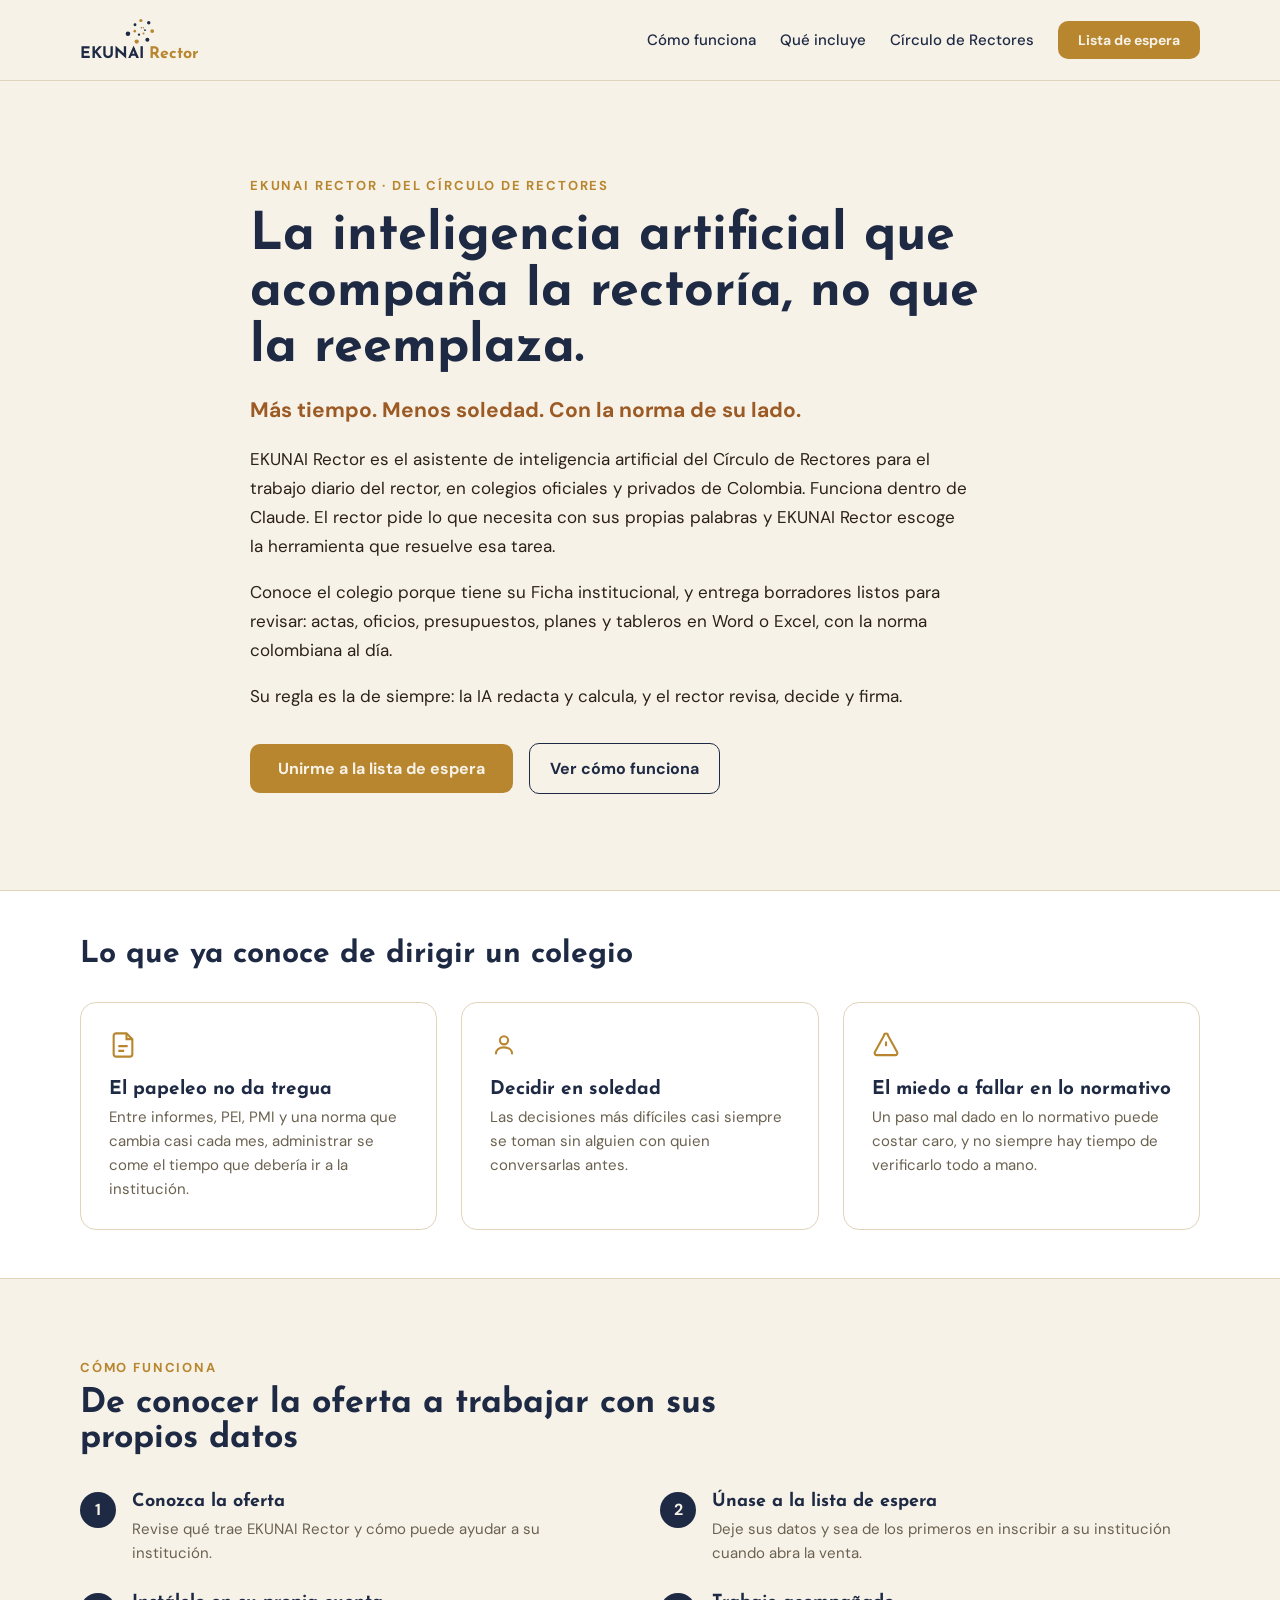
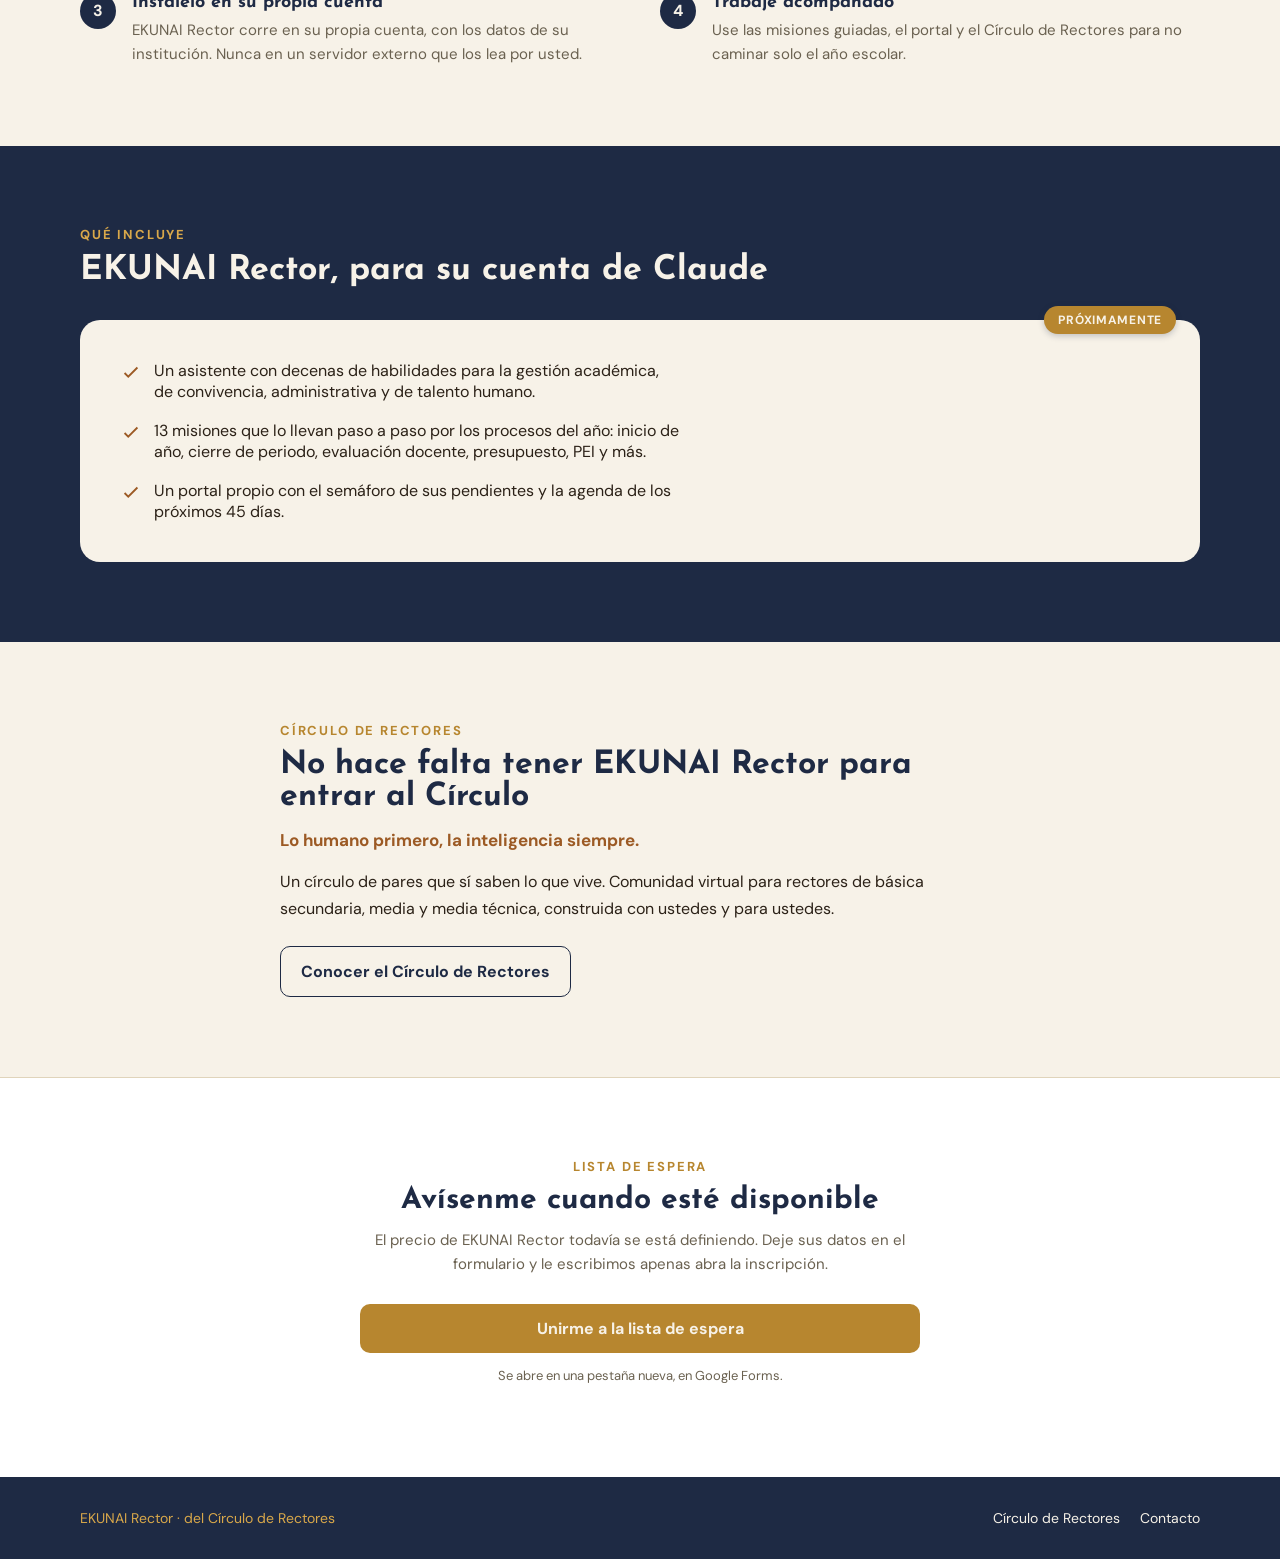
==== index.html @ af9c7ac1 "Add files via upload" ====
<!DOCTYPE html>
<html lang="es">
<head>
<meta charset="utf-8">
<meta name="viewport" content="width=device-width,initial-scale=1">
<title>EKUNAI Rector · del Círculo de Rectores</title>
<meta name="description" content="EKUNAI Rector es el asistente de inteligencia artificial del Círculo de Rectores para el trabajo diario del rector en colegios oficiales y privados de Colombia.">
<meta property="og:title" content="EKUNAI Rector · del Círculo de Rectores">
<meta property="og:description" content="Más tiempo. Menos soledad. Con la norma de su lado.">
<meta property="og:type" content="website">
<link rel="icon" href="favicon.svg" type="image/svg+xml">
<link rel="preconnect" href="https://fonts.googleapis.com">
<link rel="stylesheet" href="https://fonts.googleapis.com/css2?family=DM+Sans:wght@400;500;700&family=Josefin+Sans:wght@600;700&display=swap">
<style>
  html{scroll-behavior:smooth}
  body{margin:0;font-family:"DM Sans",system-ui,sans-serif;background:#F7F2E8;color:#1E2A44;}
  h1,h2,h3{font-family:"Josefin Sans","DM Sans",system-ui,sans-serif;margin:0;}
  a{color:#9C5A24;text-decoration:none;}
  a:hover{color:#B7862F;}
  .container{max-width:1120px;margin:0 auto;padding-inline:clamp(20px,5vw,64px);}
  .btn-primary{display:inline-flex;align-items:center;justify-content:center;background:#B7862F;color:#F7F2E8;font-weight:700;font-size:16px;padding:14px 28px;border-radius:10px;border:none;cursor:pointer;white-space:nowrap;}
  .btn-primary:hover{background:#9C5A24;color:#F7F2E8;}
  .btn-ghost{display:inline-flex;align-items:center;justify-content:center;background:transparent;color:#1E2A44;font-weight:700;font-size:16px;padding:14px 20px;border-radius:10px;border:1.5px solid #1E2A44;cursor:pointer;white-space:nowrap;font-family:inherit;}
  .btn-ghost:hover{background:#1E2A44;color:#F7F2E8;}
  .card{background:#FFFFFF;border:1px solid #E0D4BB;border-radius:16px;padding:28px;}
  .eyebrow{font-size:13px;letter-spacing:.14em;text-transform:uppercase;color:#B7862F;font-weight:700;margin:0;}
  .grid-3{display:grid;grid-template-columns:repeat(3,minmax(0,1fr));gap:24px;}
  .grid-2{display:grid;grid-template-columns:repeat(2,minmax(0,1fr));gap:24px;}
  .row-wrap{display:flex;flex-wrap:wrap;align-items:center;gap:16px;}
  .step{display:flex;gap:16px;}
  .num{width:36px;height:36px;border-radius:50%;background:#1E2A44;color:#F7F2E8;display:flex;align-items:center;justify-content:center;font-weight:700;flex:none;}
  .step h3{font-size:18px;color:#1E2A44;}
  .step p,.card p.t{font-size:15px;line-height:1.6;color:#6A6150;margin:6px 0 0;}
  nav a{font-size:15px;font-weight:500;color:#1E2A44;}
  [hidden]{display:none!important}
  @media (max-width:800px){
    .grid-3,.grid-2{grid-template-columns:1fr;}
    nav .hide-sm{display:none;}
  }
</style>
</head>
<body>

<header style="border-bottom:1px solid #E0D4BB;background:#F7F2E8;">
  <div class="container" style="display:flex;align-items:center;justify-content:space-between;gap:16px;padding-block:18px;">
    <a href="#" style="display:flex;flex-direction:column;align-items:center;gap:2px;color:#1E2A44;">
      <svg width="30" height="26" viewBox="0 18 110 96" aria-hidden="true">
        <circle cx="60" cy="54" r="2.2" fill="#1E2A44"/><circle cx="67.64" cy="53.81" r="2.72" fill="#B7862F"/><circle cx="73.37" cy="62.84" r="3.23" fill="#1E2A44"/><circle cx="67.94" cy="75.59" r="3.75" fill="#B7862F"/><circle cx="51.32" cy="79.49" r="4.27" fill="#1E2A44"/><circle cx="35.69" cy="66.51" r="4.78" fill="#B7862F"/><circle cx="36.54" cy="42.95" r="5.3" fill="#1E2A44"/><circle cx="58.28" cy="27.21" r="5.82" fill="#B7862F"/><circle cx="87.25" cy="35.47" r="6.33" fill="#1E2A44"/><circle cx="100" cy="66.34" r="6.85" fill="#B7862F"/><circle cx="82.17" cy="98.39" r="7.37" fill="#1E2A44"/><circle cx="42.74" cy="104.97" r="7.88" fill="#B7862F"/><circle cx="10.55" cy="76.07" r="8.4" fill="#1E2A44"/>
      </svg>
      <span style="font-family:'Josefin Sans',sans-serif;font-weight:700;font-size:16px;line-height:1;">EKUNAI <span style="color:#B7862F;">Rector</span></span>
    </a>
    <nav style="display:flex;align-items:center;gap:24px;flex-wrap:wrap;">
      <a href="#como-funciona" class="hide-sm">Cómo funciona</a>
      <a href="#que-incluye" class="hide-sm">Qué incluye</a>
      <a href="#circulo" class="hide-sm">Círculo de Rectores</a>
      <a href="#lista-de-espera" class="btn-primary" style="padding:10px 20px;font-size:14px;">Lista de espera</a>
    </nav>
  </div>
</header>

<main>
  <section style="padding-block:clamp(56px,8vw,96px);">
    <div class="container" style="max-width:780px;">
      <p class="eyebrow" style="margin-bottom:14px;">EKUNAI Rector · del Círculo de Rectores</p>
      <h1 style="font-size:clamp(34px,5vw,52px);line-height:1.08;">La inteligencia artificial que acompaña la rectoría, no que la reemplaza.</h1>
      <p style="font-size:clamp(18px,2vw,21px);font-weight:700;color:#9C5A24;margin-top:20px;">Más tiempo. Menos soledad. Con la norma de su lado.</p>
      <p style="font-size:17px;line-height:1.7;color:#2B2117;margin-top:16px;max-width:60ch;">EKUNAI Rector es el asistente de inteligencia artificial del Círculo de Rectores para el trabajo diario del rector, en colegios oficiales y privados de Colombia. Funciona dentro de Claude. El rector pide lo que necesita con sus propias palabras y EKUNAI Rector escoge la herramienta que resuelve esa tarea.</p>
      <p style="font-size:17px;line-height:1.7;color:#2B2117;margin-top:12px;max-width:60ch;">Conoce el colegio porque tiene su Ficha institucional, y entrega borradores listos para revisar: actas, oficios, presupuestos, planes y tableros en Word o Excel, con la norma colombiana al día.</p>
      <p style="font-size:17px;line-height:1.7;color:#2B2117;margin-top:12px;max-width:60ch;">Su regla es la de siempre: la IA redacta y calcula, y el rector revisa, decide y firma.</p>
      <div class="row-wrap" style="margin-top:32px;">
        <a href="#lista-de-espera" class="btn-primary">Unirme a la lista de espera</a>
        <a href="#como-funciona" class="btn-ghost">Ver cómo funciona</a>
      </div>
    </div>
  </section>

  <section style="padding-block:48px;background:#FFFFFF;border-top:1px solid #E0D4BB;border-bottom:1px solid #E0D4BB;">
    <div class="container">
      <h2 style="font-size:clamp(24px,3vw,30px);max-width:36ch;">Lo que ya conoce de dirigir un colegio</h2>
      <div class="grid-3" style="margin-top:32px;">
        <div class="card">
          <svg width="28" height="28" viewBox="0 0 24 24" fill="none" stroke="#B7862F" stroke-width="1.8" aria-hidden="true"><path d="M6 2h9l5 5v13a2 2 0 0 1-2 2H6a2 2 0 0 1-2-2V4a2 2 0 0 1 2-2Z"/><path d="M15 2v5h5"/><path d="M8 13h8M8 17h5"/></svg>
          <h3 style="font-size:19px;margin-top:16px;">El papeleo no da tregua</h3>
          <p class="t">Entre informes, PEI, PMI y una norma que cambia casi cada mes, administrar se come el tiempo que debería ir a la institución.</p>
        </div>
        <div class="card">
          <svg width="28" height="28" viewBox="0 0 24 24" fill="none" stroke="#B7862F" stroke-width="1.8" aria-hidden="true"><circle cx="12" cy="8" r="3.5"/><path d="M5 20c0-4 3-6 7-6s7 2 7 6"/></svg>
          <h3 style="font-size:19px;margin-top:16px;">Decidir en soledad</h3>
          <p class="t">Las decisiones más difíciles casi siempre se toman sin alguien con quien conversarlas antes.</p>
        </div>
        <div class="card">
          <svg width="28" height="28" viewBox="0 0 24 24" fill="none" stroke="#B7862F" stroke-width="1.8" aria-hidden="true"><path d="M12 9v4"/><path d="M12 17h.01"/><path d="M10.3 3.9 2.5 18a1.8 1.8 0 0 0 1.6 2.7h15.8a1.8 1.8 0 0 0 1.6-2.7L13.7 3.9a1.7 1.7 0 0 0-3.4 0Z"/></svg>
          <h3 style="font-size:19px;margin-top:16px;">El miedo a fallar en lo normativo</h3>
          <p class="t">Un paso mal dado en lo normativo puede costar caro, y no siempre hay tiempo de verificarlo todo a mano.</p>
        </div>
      </div>
    </div>
  </section>

  <section id="como-funciona" style="padding-block:clamp(56px,7vw,80px);">
    <div class="container">
      <p class="eyebrow">Cómo funciona</p>
      <h2 style="font-size:clamp(26px,3.5vw,34px);margin-top:10px;max-width:36ch;">De conocer la oferta a trabajar con sus propios datos</h2>
      <div class="grid-2" style="margin-top:36px;gap:28px 40px;">
        <div class="step"><div class="num">1</div><div><h3>Conozca la oferta</h3><p>Revise qué trae EKUNAI Rector y cómo puede ayudar a su institución.</p></div></div>
        <div class="step"><div class="num">2</div><div><h3>Únase a la lista de espera</h3><p>Deje sus datos y sea de los primeros en inscribir a su institución cuando abra la venta.</p></div></div>
        <div class="step"><div class="num">3</div><div><h3>Instálelo en su propia cuenta</h3><p>EKUNAI Rector corre en su propia cuenta, con los datos de su institución. Nunca en un servidor externo que los lea por usted.</p></div></div>
        <div class="step"><div class="num">4</div><div><h3>Trabaje acompañado</h3><p>Use las misiones guiadas, el portal y el Círculo de Rectores para no caminar solo el año escolar.</p></div></div>
      </div>
    </div>
  </section>

  <section id="que-incluye" style="padding-block:clamp(56px,7vw,80px);background:#1E2A44;">
    <div class="container">
      <p class="eyebrow" style="color:#D9A84A;">Qué incluye</p>
      <h2 style="font-size:clamp(26px,3.5vw,34px);color:#F7F2E8;margin-top:10px;max-width:40ch;">EKUNAI Rector, para su cuenta de Claude</h2>
      <div style="margin-top:32px;background:#F7F2E8;border-radius:20px;padding:clamp(24px,4vw,40px);position:relative;">
        <span style="position:absolute;top:-14px;right:24px;background:#B7862F;color:#F7F2E8;font-size:12px;font-weight:700;letter-spacing:.06em;text-transform:uppercase;padding:6px 14px;border-radius:999px;box-shadow:0 2px 6px rgba(30,42,68,.25);">Próximamente</span>
        <ul style="list-style:none;margin:0;padding:0;display:flex;flex-direction:column;gap:18px;max-width:560px;">
          <li style="display:flex;gap:12px;"><svg width="22" height="22" viewBox="0 0 24 24" fill="none" stroke="#9C5A24" stroke-width="2" aria-hidden="true" style="flex:none;margin-top:2px;"><path d="M5 12l4 4 10-10"/></svg><span style="font-size:16px;color:#2B2117;">Un asistente con decenas de habilidades para la gestión académica, de convivencia, administrativa y de talento humano.</span></li>
          <li style="display:flex;gap:12px;"><svg width="22" height="22" viewBox="0 0 24 24" fill="none" stroke="#9C5A24" stroke-width="2" aria-hidden="true" style="flex:none;margin-top:2px;"><path d="M5 12l4 4 10-10"/></svg><span style="font-size:16px;color:#2B2117;">13 misiones que lo llevan paso a paso por los procesos del año: inicio de año, cierre de periodo, evaluación docente, presupuesto, PEI y más.</span></li>
          <li style="display:flex;gap:12px;"><svg width="22" height="22" viewBox="0 0 24 24" fill="none" stroke="#9C5A24" stroke-width="2" aria-hidden="true" style="flex:none;margin-top:2px;"><path d="M5 12l4 4 10-10"/></svg><span style="font-size:16px;color:#2B2117;">Un portal propio con el semáforo de sus pendientes y la agenda de los próximos 45 días.</span></li>
        </ul>
      </div>
    </div>
  </section>

  <section id="circulo" style="padding-block:clamp(56px,7vw,80px);">
    <div class="container" style="max-width:720px;">
      <p class="eyebrow">Círculo de Rectores</p>
      <h2 style="font-size:clamp(26px,3.5vw,32px);margin-top:10px;">No hace falta tener EKUNAI Rector para entrar al Círculo</h2>
      <p style="font-size:17px;font-weight:700;color:#9C5A24;margin-top:16px;">Lo humano primero, la inteligencia siempre.</p>
      <p style="font-size:16px;line-height:1.7;color:#2B2117;margin-top:10px;">Un círculo de pares que sí saben lo que vive. Comunidad virtual para rectores de básica secundaria, media y media técnica, construida con ustedes y para ustedes.</p>
      <div class="card" id="circulo-mas" style="margin-top:20px;" hidden>
        <h3 style="font-size:17px;">Qué encontrará aquí</h3>
        <ul style="list-style:none;margin:16px 0 0;padding:0;display:flex;flex-direction:column;gap:14px;">
          <li style="display:flex;gap:10px;font-size:15px;line-height:1.6;color:#2B2117;"><span aria-hidden="true">🤝</span><span><strong>Comunidad:</strong> espacios para compartir herramientas, aprendizajes, triunfos y oportunidades, y cada quince días por Google Meet, <em>El Círculo de la Palabra</em>, para conversar sobre casos reales y aprender de otros rectores.</span></li>
          <li style="display:flex;gap:10px;font-size:15px;line-height:1.6;color:#2B2117;"><span aria-hidden="true">🤖</span><span><strong>IA:</strong> herramientas y prompts prácticos para ahorrar tiempo en las tareas del rector.</span></li>
          <li style="display:flex;gap:10px;font-size:15px;line-height:1.6;color:#2B2117;"><span aria-hidden="true">🌱</span><span><strong>Crecimiento personal:</strong> cursos y meditaciones para su bienestar.</span></li>
          <li style="display:flex;gap:10px;font-size:15px;line-height:1.6;color:#2B2117;"><span aria-hidden="true">📡</span><span><strong>Radar Normativo:</strong> cada mes, qué cambió en la norma y qué le toca hacer.</span></li>
        </ul>
        <p style="font-size:15px;line-height:1.7;color:#2B2117;margin-top:18px;">Si usted tiene algo que aprender o algo que enseñar, en el Círculo de Rectores debe estar.</p>
        <p style="font-size:16px;font-weight:700;color:#9C5A24;margin-top:14px;">Más tiempo. Menos soledad. Con la norma de su lado.</p>
      </div>
      <div style="margin-top:24px;">
        <button type="button" class="btn-ghost" id="btn-circulo" aria-expanded="false" aria-controls="circulo-mas">Conocer el Círculo de Rectores</button>
      </div>
    </div>
  </section>

  <section id="lista-de-espera" style="padding-block:clamp(56px,7vw,80px);background:#FFFFFF;border-top:1px solid #E0D4BB;">
    <div class="container" style="max-width:560px;text-align:center;">
      <p class="eyebrow">Lista de espera</p>
      <h2 style="font-size:clamp(24px,3vw,30px);margin-top:10px;">Avísenme cuando esté disponible</h2>
      <p style="font-size:15px;line-height:1.6;color:#6A6150;margin-top:12px;">El precio de EKUNAI Rector todavía se está definiendo. Deje sus datos en el formulario y le escribimos apenas abra la inscripción.</p>
      <div style="margin-top:28px;">
        <a href="https://forms.gle/yaaPmiaPyaHEMcxG9" target="_blank" rel="noopener" class="btn-primary" style="width:100%;box-sizing:border-box;">Unirme a la lista de espera</a>
      </div>
      <p style="font-size:13px;color:#6A6150;margin-top:14px;">Se abre en una pestaña nueva, en Google Forms.</p>
    </div>
  </section>
</main>

<footer style="padding-block:32px;background:#1E2A44;">
  <div class="container" style="display:flex;flex-wrap:wrap;align-items:center;justify-content:space-between;gap:16px;">
    <p style="font-size:14px;color:#D9A84A;margin:0;">EKUNAI Rector · del Círculo de Rectores</p>
    <div style="display:flex;gap:20px;">
      <a href="#circulo" style="font-size:14px;color:#F7F2E8;">Círculo de Rectores</a>
      <a href="mailto:papajosemental@gmail.com" style="font-size:14px;color:#F7F2E8;">Contacto</a>
    </div>
  </div>
</footer>

<script>
  const b=document.getElementById('btn-circulo'), m=document.getElementById('circulo-mas');
  b.addEventListener('click',()=>{const abrir=m.hidden;m.hidden=!abrir;b.setAttribute('aria-expanded',String(abrir));b.textContent=abrir?'Ver menos':'Conocer el Círculo de Rectores';});
</script>
</body>
</html>
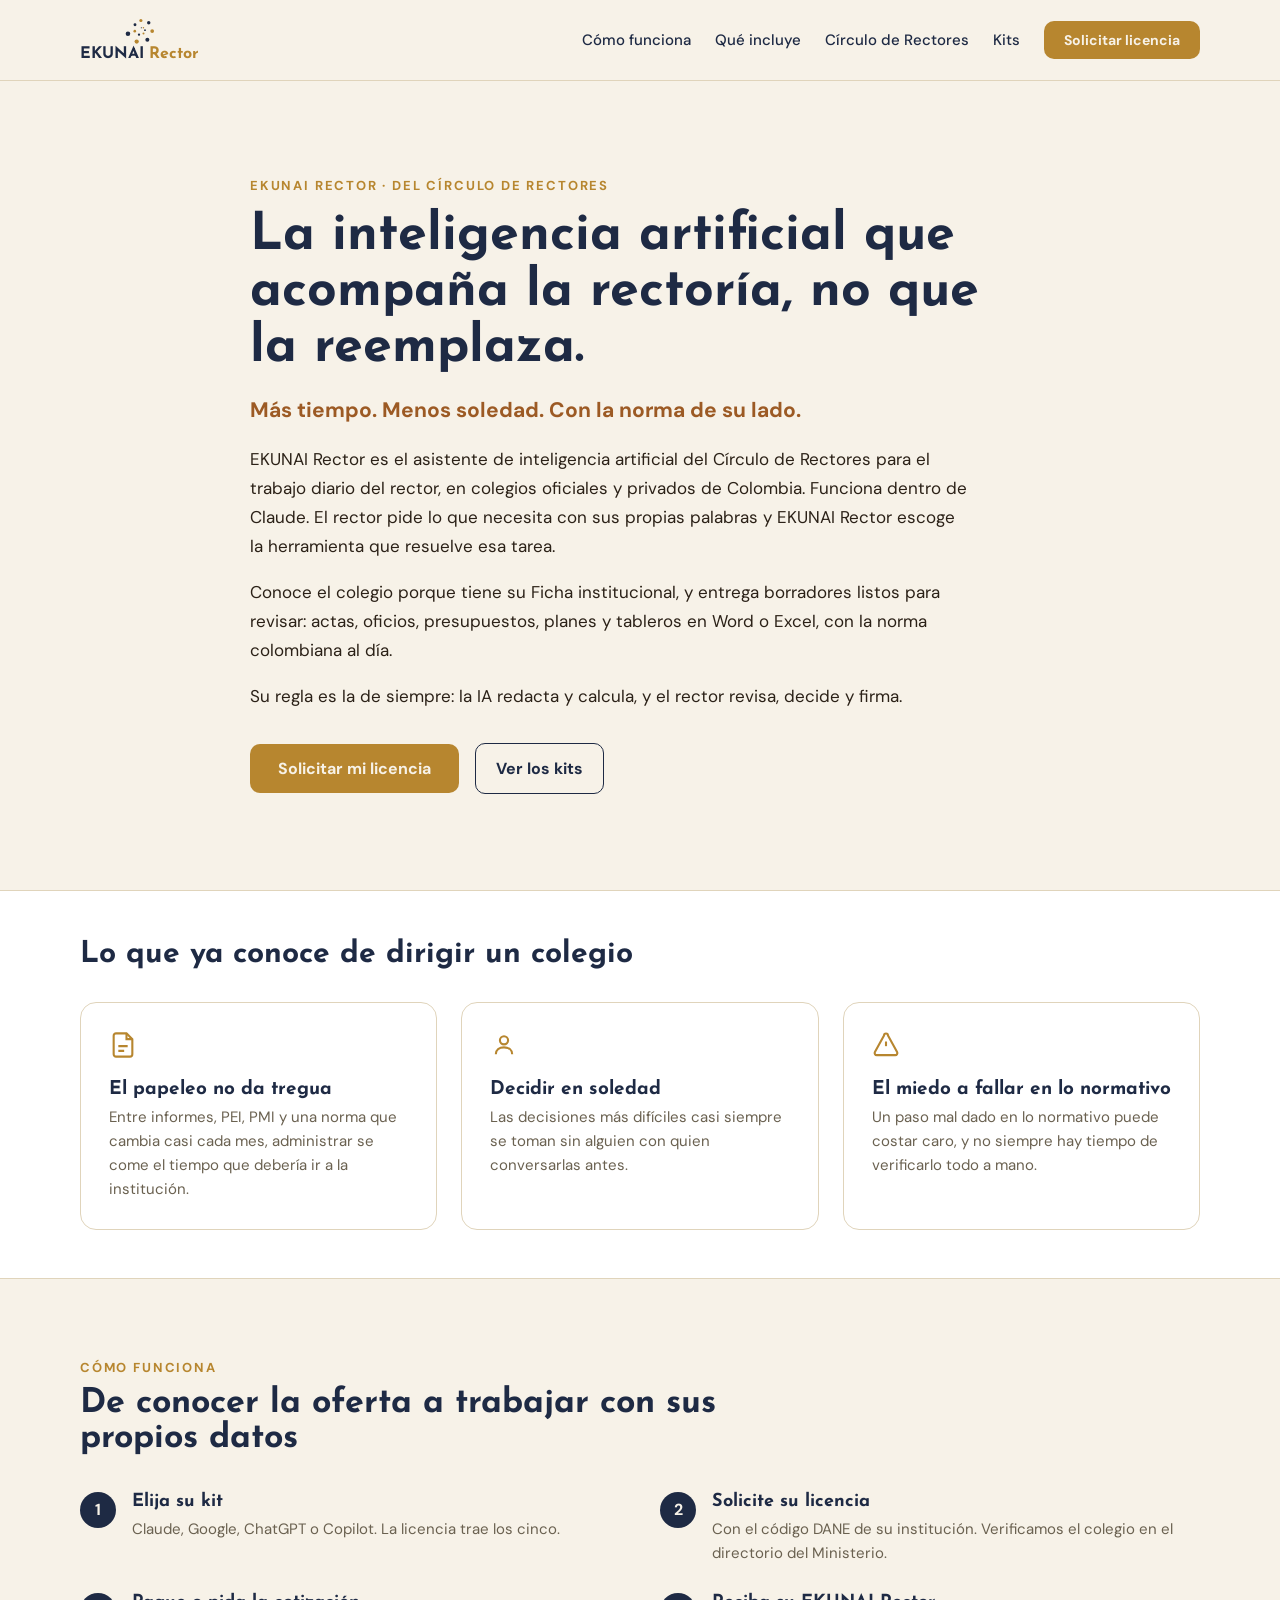
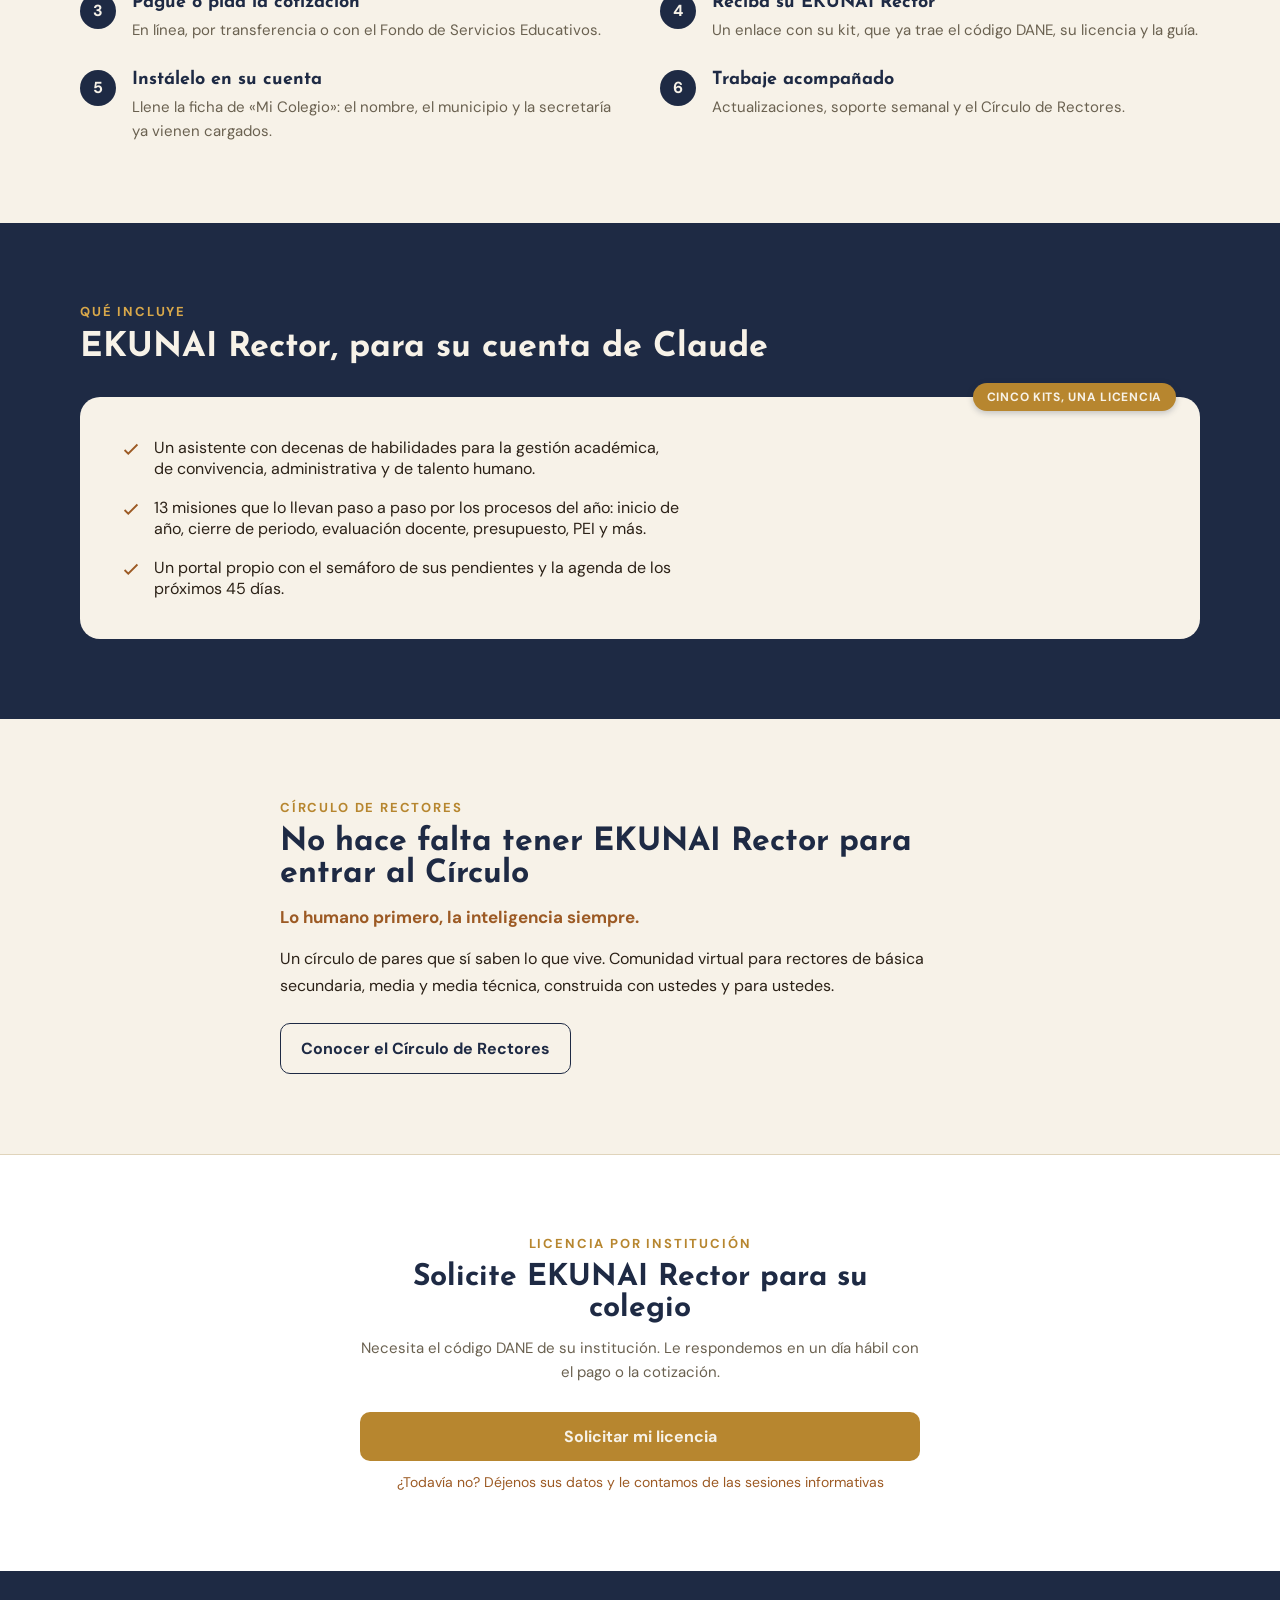
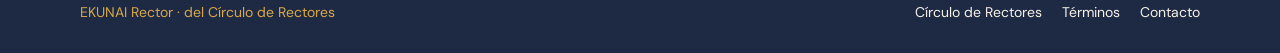
==== commit 3e318581: "Tienda y centro de entrega de EKUNAI Rector Kits, solicitud de licencia con validación del código DA" ====
--- a/index.html
+++ b/index.html
@@ -53,7 +53,8 @@
       <a href="#como-funciona" class="hide-sm">Cómo funciona</a>
       <a href="#que-incluye" class="hide-sm">Qué incluye</a>
       <a href="#circulo" class="hide-sm">Círculo de Rectores</a>
-      <a href="#lista-de-espera" class="btn-primary" style="padding:10px 20px;font-size:14px;">Lista de espera</a>
+      <a href="kits.html" class="hide-sm">Kits</a>
+      <a href="comprar.html" class="btn-primary" style="padding:10px 20px;font-size:14px;">Solicitar licencia</a>
     </nav>
   </div>
 </header>
@@ -68,8 +69,8 @@
       <p style="font-size:17px;line-height:1.7;color:#2B2117;margin-top:12px;max-width:60ch;">Conoce el colegio porque tiene su Ficha institucional, y entrega borradores listos para revisar: actas, oficios, presupuestos, planes y tableros en Word o Excel, con la norma colombiana al día.</p>
       <p style="font-size:17px;line-height:1.7;color:#2B2117;margin-top:12px;max-width:60ch;">Su regla es la de siempre: la IA redacta y calcula, y el rector revisa, decide y firma.</p>
       <div class="row-wrap" style="margin-top:32px;">
-        <a href="#lista-de-espera" class="btn-primary">Unirme a la lista de espera</a>
-        <a href="#como-funciona" class="btn-ghost">Ver cómo funciona</a>
+        <a href="comprar.html" class="btn-primary">Solicitar mi licencia</a>
+        <a href="kits.html" class="btn-ghost">Ver los kits</a>
       </div>
     </div>
   </section>
@@ -102,10 +103,12 @@
       <p class="eyebrow">Cómo funciona</p>
       <h2 style="font-size:clamp(26px,3.5vw,34px);margin-top:10px;max-width:36ch;">De conocer la oferta a trabajar con sus propios datos</h2>
       <div class="grid-2" style="margin-top:36px;gap:28px 40px;">
-        <div class="step"><div class="num">1</div><div><h3>Conozca la oferta</h3><p>Revise qué trae EKUNAI Rector y cómo puede ayudar a su institución.</p></div></div>
-        <div class="step"><div class="num">2</div><div><h3>Únase a la lista de espera</h3><p>Deje sus datos y sea de los primeros en inscribir a su institución cuando abra la venta.</p></div></div>
-        <div class="step"><div class="num">3</div><div><h3>Instálelo en su propia cuenta</h3><p>EKUNAI Rector corre en su propia cuenta, con los datos de su institución. Nunca en un servidor externo que los lea por usted.</p></div></div>
-        <div class="step"><div class="num">4</div><div><h3>Trabaje acompañado</h3><p>Use las misiones guiadas, el portal y el Círculo de Rectores para no caminar solo el año escolar.</p></div></div>
+        <div class="step"><div class="num">1</div><div><h3>Elija su kit</h3><p>Claude, Google, ChatGPT o Copilot. La licencia trae los cinco.</p></div></div>
+        <div class="step"><div class="num">2</div><div><h3>Solicite su licencia</h3><p>Con el código DANE de su institución. Verificamos el colegio en el directorio del Ministerio.</p></div></div>
+        <div class="step"><div class="num">3</div><div><h3>Pague o pida la cotización</h3><p>En línea, por transferencia o con el Fondo de Servicios Educativos.</p></div></div>
+        <div class="step"><div class="num">4</div><div><h3>Reciba su EKUNAI Rector</h3><p>Un enlace con su kit, que ya trae el código DANE, su licencia y la guía.</p></div></div>
+        <div class="step"><div class="num">5</div><div><h3>Instálelo en su cuenta</h3><p>Llene la ficha de «Mi Colegio»: el nombre, el municipio y la secretaría ya vienen cargados.</p></div></div>
+        <div class="step"><div class="num">6</div><div><h3>Trabaje acompañado</h3><p>Actualizaciones, soporte semanal y el Círculo de Rectores.</p></div></div>
       </div>
     </div>
   </section>
@@ -115,7 +118,7 @@
       <p class="eyebrow" style="color:#D9A84A;">Qué incluye</p>
       <h2 style="font-size:clamp(26px,3.5vw,34px);color:#F7F2E8;margin-top:10px;max-width:40ch;">EKUNAI Rector, para su cuenta de Claude</h2>
       <div style="margin-top:32px;background:#F7F2E8;border-radius:20px;padding:clamp(24px,4vw,40px);position:relative;">
-        <span style="position:absolute;top:-14px;right:24px;background:#B7862F;color:#F7F2E8;font-size:12px;font-weight:700;letter-spacing:.06em;text-transform:uppercase;padding:6px 14px;border-radius:999px;box-shadow:0 2px 6px rgba(30,42,68,.25);">Próximamente</span>
+        <span style="position:absolute;top:-14px;right:24px;background:#B7862F;color:#F7F2E8;font-size:12px;font-weight:700;letter-spacing:.06em;text-transform:uppercase;padding:6px 14px;border-radius:999px;box-shadow:0 2px 6px rgba(30,42,68,.25);">Cinco kits, una licencia</span>
         <ul style="list-style:none;margin:0;padding:0;display:flex;flex-direction:column;gap:18px;max-width:560px;">
           <li style="display:flex;gap:12px;"><svg width="22" height="22" viewBox="0 0 24 24" fill="none" stroke="#9C5A24" stroke-width="2" aria-hidden="true" style="flex:none;margin-top:2px;"><path d="M5 12l4 4 10-10"/></svg><span style="font-size:16px;color:#2B2117;">Un asistente con decenas de habilidades para la gestión académica, de convivencia, administrativa y de talento humano.</span></li>
           <li style="display:flex;gap:12px;"><svg width="22" height="22" viewBox="0 0 24 24" fill="none" stroke="#9C5A24" stroke-width="2" aria-hidden="true" style="flex:none;margin-top:2px;"><path d="M5 12l4 4 10-10"/></svg><span style="font-size:16px;color:#2B2117;">13 misiones que lo llevan paso a paso por los procesos del año: inicio de año, cierre de periodo, evaluación docente, presupuesto, PEI y más.</span></li>
@@ -148,15 +151,15 @@
     </div>
   </section>
 
-  <section id="lista-de-espera" style="padding-block:clamp(56px,7vw,80px);background:#FFFFFF;border-top:1px solid #E0D4BB;">
+  <section id="solicitar" style="padding-block:clamp(56px,7vw,80px);background:#FFFFFF;border-top:1px solid #E0D4BB;">
     <div class="container" style="max-width:560px;text-align:center;">
-      <p class="eyebrow">Lista de espera</p>
-      <h2 style="font-size:clamp(24px,3vw,30px);margin-top:10px;">Avísenme cuando esté disponible</h2>
-      <p style="font-size:15px;line-height:1.6;color:#6A6150;margin-top:12px;">El precio de EKUNAI Rector todavía se está definiendo. Deje sus datos en el formulario y le escribimos apenas abra la inscripción.</p>
-      <div style="margin-top:28px;">
-        <a href="https://forms.gle/yaaPmiaPyaHEMcxG9" target="_blank" rel="noopener" class="btn-primary" style="width:100%;box-sizing:border-box;">Unirme a la lista de espera</a>
+      <p class="eyebrow">Licencia por institución</p>
+      <h2 style="font-size:clamp(24px,3vw,30px);margin-top:10px;">Solicite EKUNAI Rector para su colegio</h2>
+      <p style="font-size:15px;line-height:1.6;color:#6A6150;margin-top:12px;">Necesita el código DANE de su institución. Le respondemos en un día hábil con el pago o la cotización.</p>
+      <div style="margin-top:28px;display:flex;flex-direction:column;gap:12px;">
+        <a href="comprar.html" class="btn-primary" style="width:100%;box-sizing:border-box;">Solicitar mi licencia</a>
+        <a href="https://forms.gle/yaaPmiaPyaHEMcxG9" target="_blank" rel="noopener" style="font-size:14px;">¿Todavía no? Déjenos sus datos y le contamos de las sesiones informativas</a>
       </div>
-      <p style="font-size:13px;color:#6A6150;margin-top:14px;">Se abre en una pestaña nueva, en Google Forms.</p>
     </div>
   </section>
 </main>
@@ -166,6 +169,7 @@
     <p style="font-size:14px;color:#D9A84A;margin:0;">EKUNAI Rector · del Círculo de Rectores</p>
     <div style="display:flex;gap:20px;">
       <a href="#circulo" style="font-size:14px;color:#F7F2E8;">Círculo de Rectores</a>
+      <a href="terminos.html" style="font-size:14px;color:#F7F2E8;">Términos</a>
       <a href="mailto:papajosemental@gmail.com" style="font-size:14px;color:#F7F2E8;">Contacto</a>
     </div>
   </div>
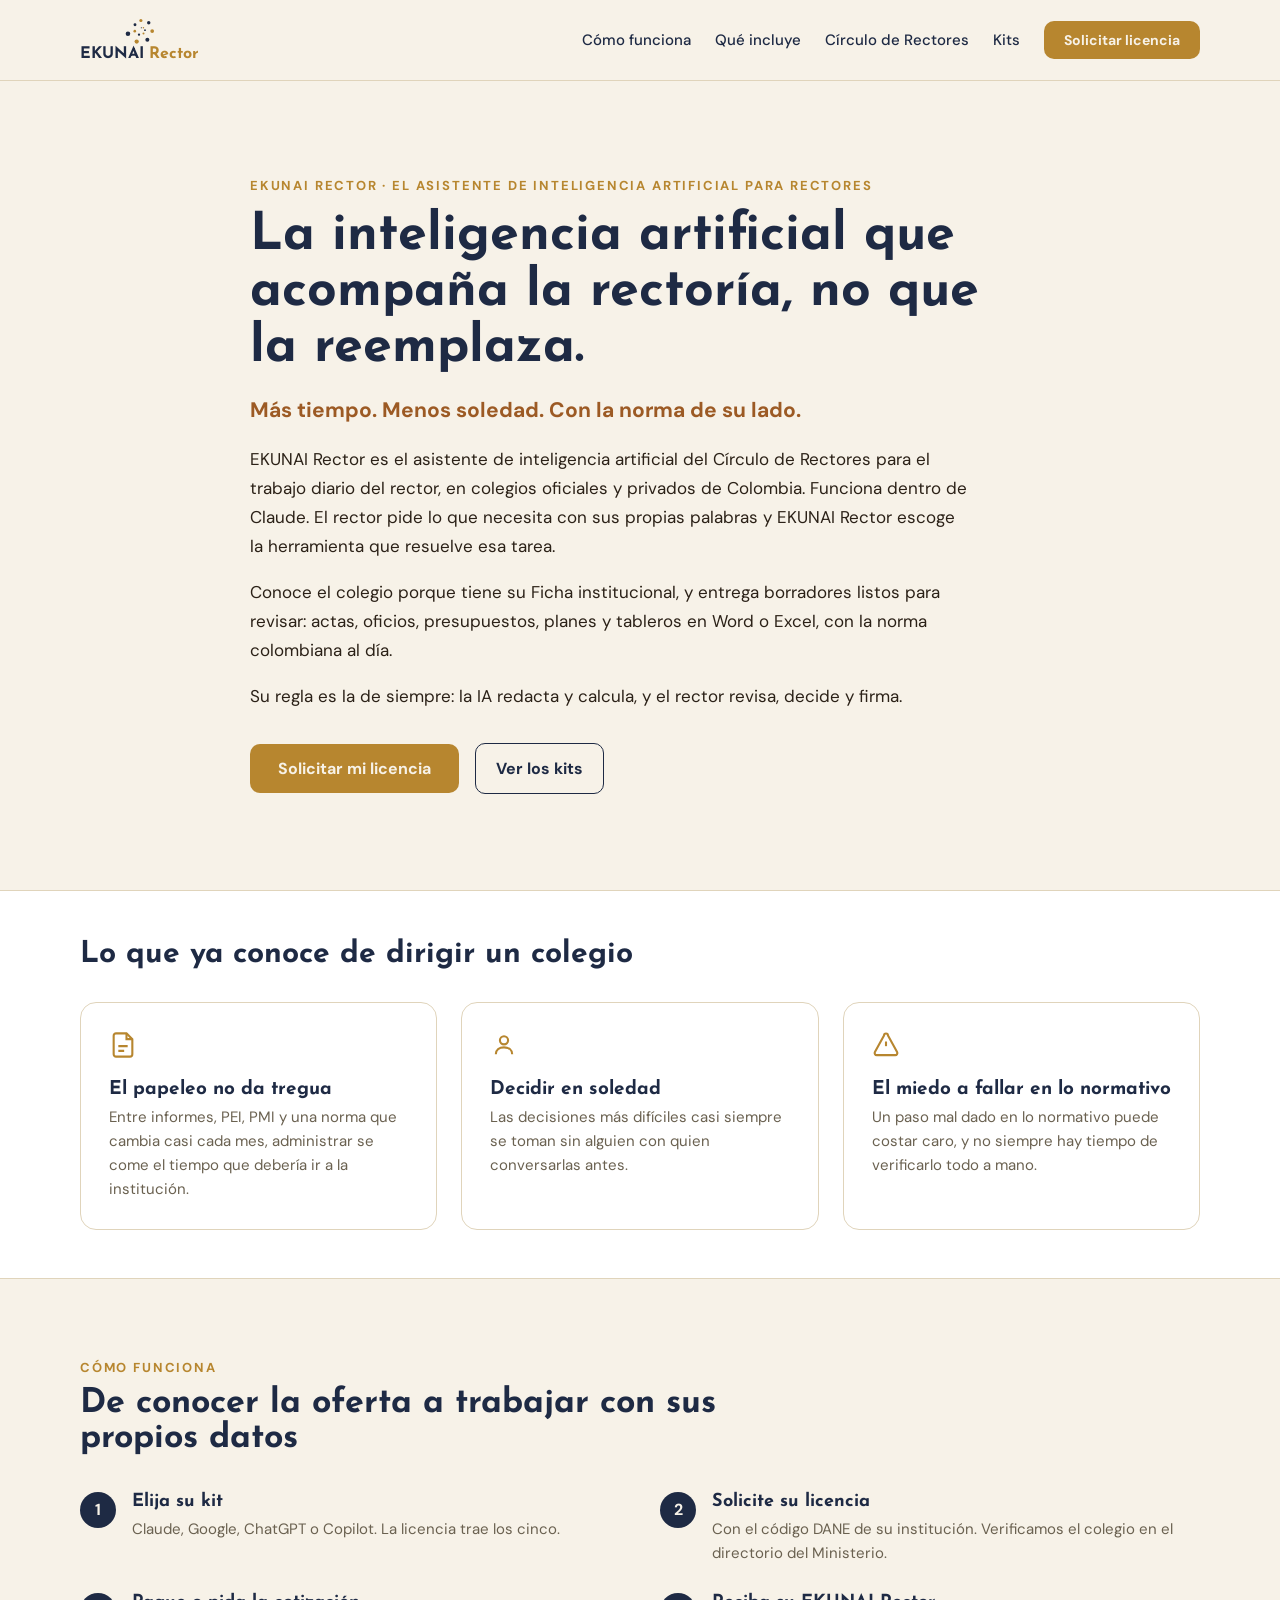
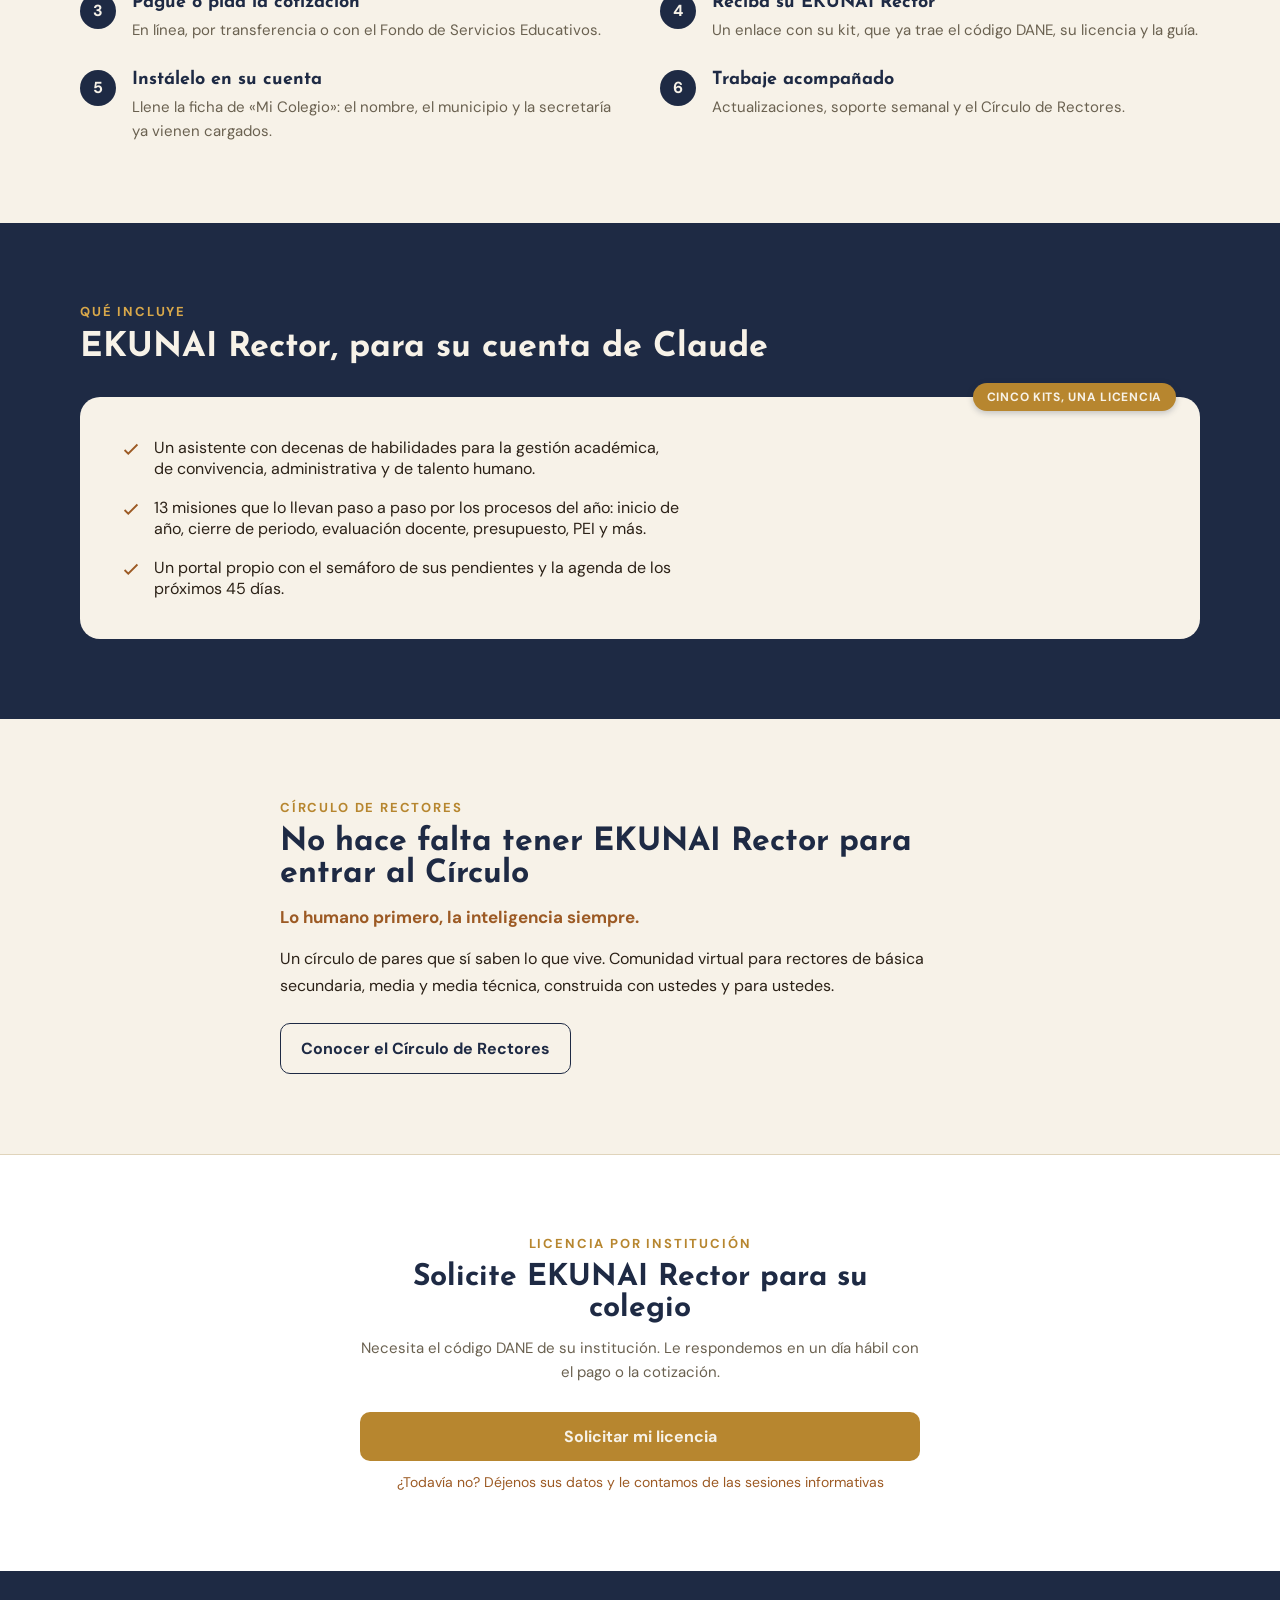
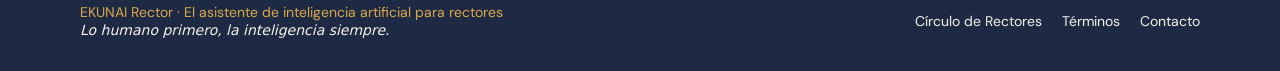
==== commit ee3c7e95: "Add files via upload" ====
--- a/index.html
+++ b/index.html
@@ -3,10 +3,10 @@
 <head>
 <meta charset="utf-8">
 <meta name="viewport" content="width=device-width,initial-scale=1">
-<title>EKUNAI Rector · del Círculo de Rectores</title>
+<title>EKUNAI Rector · El asistente de inteligencia artificial para rectores</title>
 <meta name="description" content="EKUNAI Rector es el asistente de inteligencia artificial del Círculo de Rectores para el trabajo diario del rector en colegios oficiales y privados de Colombia.">
-<meta property="og:title" content="EKUNAI Rector · del Círculo de Rectores">
-<meta property="og:description" content="Más tiempo. Menos soledad. Con la norma de su lado.">
+<meta property="og:title" content="EKUNAI Rector · El asistente de inteligencia artificial para rectores">
+<meta property="og:description" content="Lo humano primero, la inteligencia siempre. Más tiempo, menos soledad, con la norma de su lado.">
 <meta property="og:type" content="website">
 <link rel="icon" href="favicon.svg" type="image/svg+xml">
 <link rel="preconnect" href="https://fonts.googleapis.com">
@@ -62,7 +62,7 @@
 <main>
   <section style="padding-block:clamp(56px,8vw,96px);">
     <div class="container" style="max-width:780px;">
-      <p class="eyebrow" style="margin-bottom:14px;">EKUNAI Rector · del Círculo de Rectores</p>
+      <p class="eyebrow" style="margin-bottom:14px;">EKUNAI Rector · El asistente de inteligencia artificial para rectores</p>
       <h1 style="font-size:clamp(34px,5vw,52px);line-height:1.08;">La inteligencia artificial que acompaña la rectoría, no que la reemplaza.</h1>
       <p style="font-size:clamp(18px,2vw,21px);font-weight:700;color:#9C5A24;margin-top:20px;">Más tiempo. Menos soledad. Con la norma de su lado.</p>
       <p style="font-size:17px;line-height:1.7;color:#2B2117;margin-top:16px;max-width:60ch;">EKUNAI Rector es el asistente de inteligencia artificial del Círculo de Rectores para el trabajo diario del rector, en colegios oficiales y privados de Colombia. Funciona dentro de Claude. El rector pide lo que necesita con sus propias palabras y EKUNAI Rector escoge la herramienta que resuelve esa tarea.</p>
@@ -166,11 +166,11 @@
 
 <footer style="padding-block:32px;background:#1E2A44;">
   <div class="container" style="display:flex;flex-wrap:wrap;align-items:center;justify-content:space-between;gap:16px;">
-    <p style="font-size:14px;color:#D9A84A;margin:0;">EKUNAI Rector · del Círculo de Rectores</p>
+    <p style="font-size:14px;color:#D9A84A;margin:0;">EKUNAI Rector · El asistente de inteligencia artificial para rectores<br><span style="color:#F7F2E8;font-style:italic;">Lo humano primero, la inteligencia siempre.</span></p>
     <div style="display:flex;gap:20px;">
       <a href="#circulo" style="font-size:14px;color:#F7F2E8;">Círculo de Rectores</a>
       <a href="terminos.html" style="font-size:14px;color:#F7F2E8;">Términos</a>
-      <a href="mailto:papajosemental@gmail.com" style="font-size:14px;color:#F7F2E8;">Contacto</a>
+      <a href="mailto:ekunai.info@gmail.com" style="font-size:14px;color:#F7F2E8;">Contacto</a>
     </div>
   </div>
 </footer>
